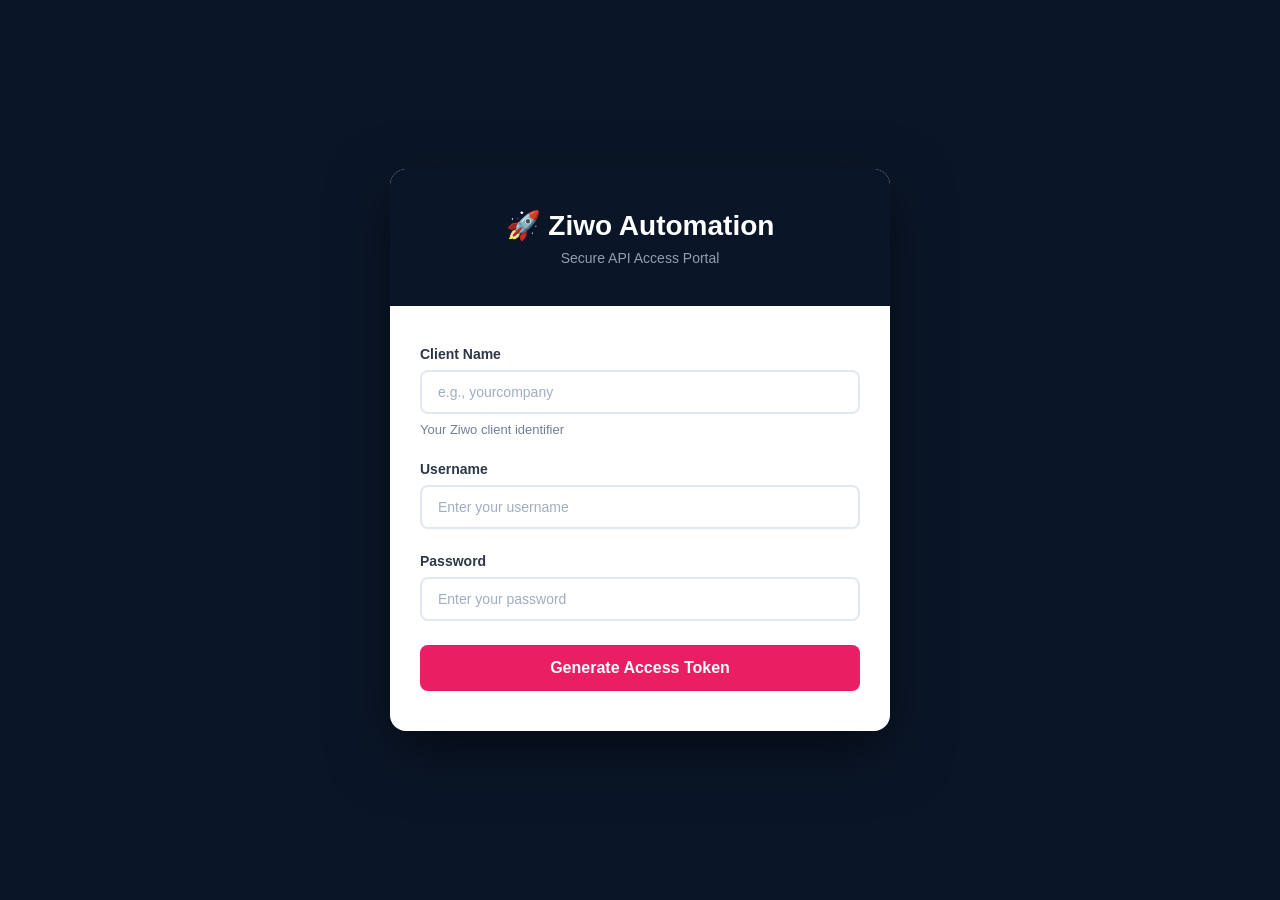
==== admin-spa/index.html @ a314a331 "add unzipped files" ====
<!DOCTYPE html>
<html lang="en">
<head>
    <meta charset="UTF-8">
    <meta name="viewport" content="width=device-width, initial-scale=1.0">
    <title>Ziwo Automation Platform</title>
    <link rel="stylesheet" href="styles.css">
</head>
<body>
    <div class="container">
        <div class="header">
            <h1>🚀 Ziwo Automation</h1>
            <p>Secure API Access Portal</p>
        </div>
        
        <div class="content">
            <form id="authForm">
                <div class="form-group">
                    <label for="clientName">Client Name</label>
                    <input 
                        type="text" 
                        id="clientName" 
                        name="clientName" 
                        placeholder="e.g., yourcompany"
                        required
                    >
                    <p class="info-text">Your Ziwo client identifier</p>
                </div>

                <div class="form-group">
                    <label for="username">Username</label>
                    <input 
                        type="text" 
                        id="username" 
                        name="username" 
                        placeholder="Enter your username"
                        required
                    >
                </div>

                <div class="form-group">
                    <label for="password">Password</label>
                    <input 
                        type="password" 
                        id="password" 
                        name="password" 
                        placeholder="Enter your password"
                        required
                    >
                </div>

                <button type="submit" class="btn" id="submitBtn">
                    Generate Access Token
                </button>
            </form>

            <div id="result" class="result"></div>

            <div id="tokenDisplay" class="token-display">
                <h3>✅ Access Token Generated</h3>
                <div class="token-value" id="tokenValue"></div>
                <button class="copy-btn" id="copyBtn">📋 Copy Token</button>
            </div>
        </div>
    </div>

    <script src="app.js"></script>
</body>
</html>
---- admin-spa/styles.css ----
* {
    margin: 0;
    padding: 0;
    box-sizing: border-box;
}

body {
    font-family: -apple-system, BlinkMacSystemFont, 'Segoe UI', Roboto, 'Helvetica Neue', Arial, sans-serif;
    background: #0a1628;
    min-height: 100vh;
    display: flex;
    align-items: center;
    justify-content: center;
    padding: 20px;
}

.container {
    background: white;
    border-radius: 16px;
    box-shadow: 0 20px 60px rgba(0, 0, 0, 0.5);
    max-width: 500px;
    width: 100%;
    overflow: hidden;
}

.header {
    background: #0a1628;
    padding: 40px 30px;
    text-align: center;
    color: white;
}

.header h1 {
    font-size: 28px;
    font-weight: 600;
    margin-bottom: 8px;
}

.header p {
    font-size: 14px;
    opacity: 0.9;
    color: #a0aec0;
}

.content {
    padding: 40px 30px;
}

.form-group {
    margin-bottom: 24px;
}

label {
    display: block;
    font-size: 14px;
    font-weight: 600;
    color: #2d3748;
    margin-bottom: 8px;
}

input {
    width: 100%;
    padding: 12px 16px;
    border: 2px solid #e2e8f0;
    border-radius: 8px;
    font-size: 14px;
    transition: all 0.3s ease;
    font-family: inherit;
    background: white;
}

input:focus {
    outline: none;
    border-color: #e91e63;
    box-shadow: 0 0 0 3px rgba(233, 30, 99, 0.1);
}

input::placeholder {
    color: #a0aec0;
}

.btn {
    width: 100%;
    padding: 14px 24px;
    background: #e91e63;
    color: white;
    border: none;
    border-radius: 8px;
    font-size: 16px;
    font-weight: 600;
    cursor: pointer;
    transition: all 0.3s ease;
    font-family: inherit;
}

.btn:hover {
    background: #c2185b;
    transform: translateY(-2px);
    box-shadow: 0 10px 20px rgba(233, 30, 99, 0.3);
}

.btn:active {
    transform: translateY(0);
}

.btn:disabled {
    background: #cbd5e0;
    cursor: not-allowed;
    transform: none;
}

.result {
    margin-top: 24px;
    padding: 16px;
    border-radius: 8px;
    font-size: 14px;
    display: none;
}

.result.success {
    background: #d1fae5;
    border: 1px solid #6ee7b7;
    color: #065f46;
}

.result.error {
    background: #fee2e2;
    border: 1px solid #fca5a5;
    color: #991b1b;
}

.token-display {
    background: #f7fafc;
    border: 1px solid #e2e8f0;
    border-radius: 8px;
    padding: 16px;
    margin-top: 16px;
    display: none;
}

.token-display h3 {
    font-size: 14px;
    font-weight: 600;
    color: #2d3748;
    margin-bottom: 8px;
}

.token-value {
    background: white;
    border: 1px solid #e2e8f0;
    border-radius: 6px;
    padding: 12px;
    font-family: 'Courier New', monospace;
    font-size: 12px;
    word-break: break-all;
    color: #1a202c;
    max-height: 150px;
    overflow-y: auto;
}

.copy-btn {
    margin-top: 12px;
    padding: 8px 16px;
    background: #e91e63;
    color: white;
    border: none;
    border-radius: 6px;
    font-size: 13px;
    font-weight: 500;
    cursor: pointer;
    transition: all 0.2s ease;
}

.copy-btn:hover {
    background: #c2185b;
}

.loader {
    border: 3px solid #f3f4f6;
    border-top: 3px solid #e91e63;
    border-radius: 50%;
    width: 20px;
    height: 20px;
    animation: spin 1s linear infinite;
    display: inline-block;
    margin-right: 8px;
    vertical-align: middle;
}

@keyframes spin {
    0% { transform: rotate(0deg); }
    100% { transform: rotate(360deg); }
}

.info-text {
    font-size: 13px;
    color: #718096;
    margin-top: 8px;
}
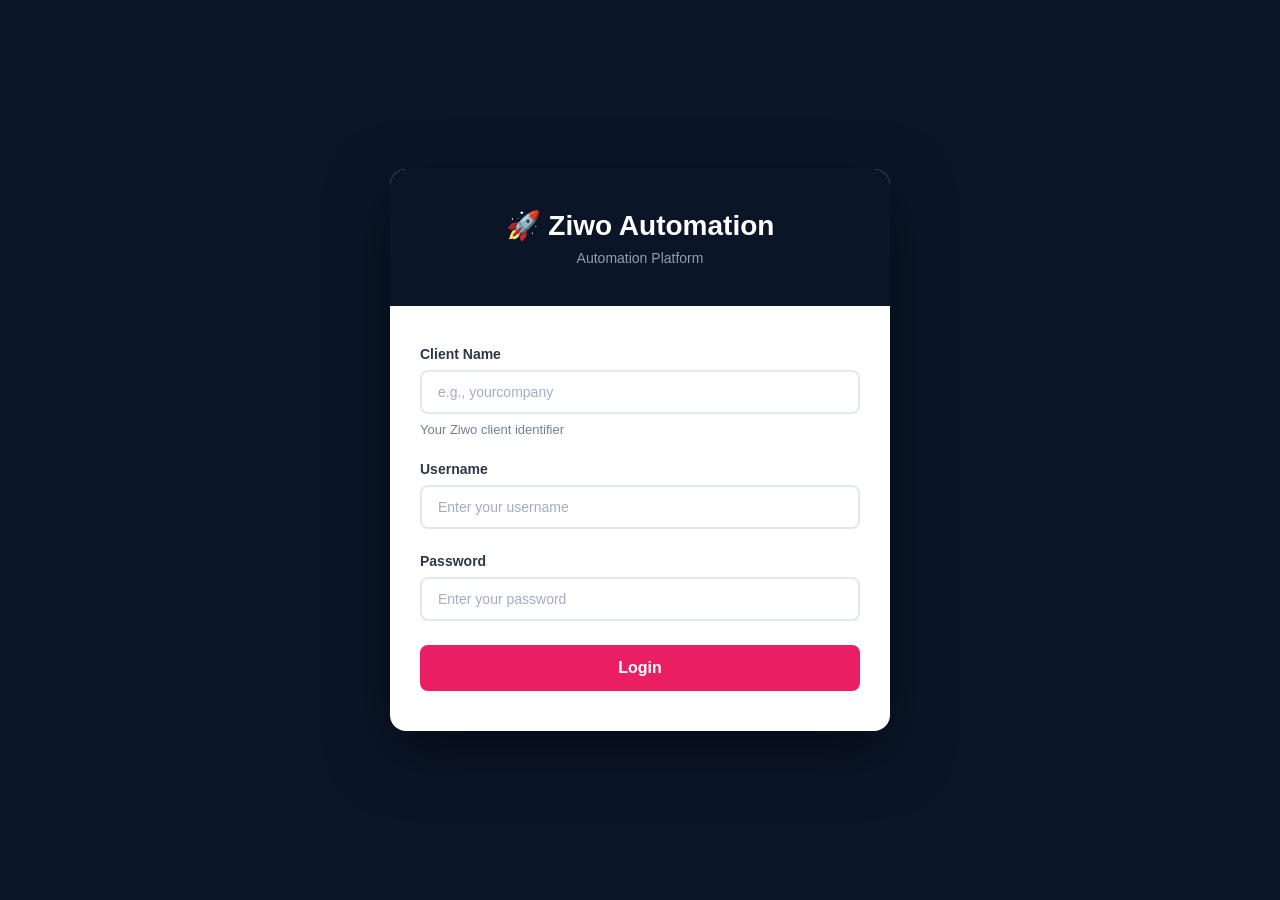
==== commit 04382385: "adding login button" ====
--- a/admin-spa/index.html
+++ b/admin-spa/index.html
@@ -7,10 +7,11 @@
     <link rel="stylesheet" href="styles.css">
 </head>
 <body>
-    <div class="container">
+    <!-- Login Container -->
+    <div class="container" id="loginContainer">
         <div class="header">
             <h1>🚀 Ziwo Automation</h1>
-            <p>Secure API Access Portal</p>
+            <p>Automation Platform</p>
         </div>
         
         <div class="content">
@@ -50,16 +51,46 @@
                 </div>
 
                 <button type="submit" class="btn" id="submitBtn">
-                    Generate Access Token
+                    Login
                 </button>
             </form>
 
             <div id="result" class="result"></div>
+        </div>
+    </div>
 
-            <div id="tokenDisplay" class="token-display">
-                <h3>✅ Access Token Generated</h3>
-                <div class="token-value" id="tokenValue"></div>
-                <button class="copy-btn" id="copyBtn">📋 Copy Token</button>
+    <!-- Dashboard Container -->
+    <div class="container dashboard" id="dashboardContainer">
+        <div class="header">
+            <h1>🚀 Ziwo Automation</h1>
+            <div class="user-info">
+                <span class="welcome-text">Welcome, <strong id="displayUsername"></strong></span>
+                <button class="logout-btn" id="logoutBtn">Logout</button>
+            </div>
+        </div>
+        
+        <div class="content">
+            <h2 class="dashboard-title">Automation Tools</h2>
+            <p class="dashboard-subtitle">Select a tool to get started</p>
+
+            <div class="menu-grid">
+                <a href="#" class="menu-item" id="agentsLink">
+                    <div class="menu-icon">👥</div>
+                    <h3>Agents List</h3>
+                    <p>View and manage agents</p>
+                </a>
+
+                <a href="#" class="menu-item" id="numbersLink">
+                    <div class="menu-icon">📞</div>
+                    <h3>Numbers List</h3>
+                    <p>View and manage numbers</p>
+                </a>
+
+                <a href="#" class="menu-item" id="queuesLink">
+                    <div class="menu-icon">📋</div>
+                    <h3>Queues List</h3>
+                    <p>View and manage queues</p>
+                </a>
             </div>
         </div>
     </div>
--- a/admin-spa/styles.css
+++ b/admin-spa/styles.css
@@ -23,6 +23,15 @@
     overflow: hidden;
 }
 
+.container.dashboard {
+    max-width: 800px;
+    display: none;
+}
+
+.container.dashboard.active {
+    display: block;
+}
+
 .header {
     background: #0a1628;
     padding: 40px 30px;
@@ -40,6 +49,36 @@
     font-size: 14px;
     opacity: 0.9;
     color: #a0aec0;
+}
+
+.user-info {
+    margin-top: 16px;
+    display: flex;
+    align-items: center;
+    justify-content: space-between;
+    padding-top: 16px;
+    border-top: 1px solid rgba(255, 255, 255, 0.2);
+}
+
+.welcome-text {
+    font-size: 14px;
+    color: #e2e8f0;
+}
+
+.logout-btn {
+    padding: 6px 16px;
+    background: rgba(255, 255, 255, 0.2);
+    color: white;
+    border: 1px solid rgba(255, 255, 255, 0.3);
+    border-radius: 6px;
+    font-size: 13px;
+    font-weight: 500;
+    cursor: pointer;
+    transition: all 0.2s ease;
+}
+
+.logout-btn:hover {
+    background: rgba(255, 255, 255, 0.3);
 }
 
 .content {
@@ -127,52 +166,6 @@
     background: #fee2e2;
     border: 1px solid #fca5a5;
     color: #991b1b;
-}
-
-.token-display {
-    background: #f7fafc;
-    border: 1px solid #e2e8f0;
-    border-radius: 8px;
-    padding: 16px;
-    margin-top: 16px;
-    display: none;
-}
-
-.token-display h3 {
-    font-size: 14px;
-    font-weight: 600;
-    color: #2d3748;
-    margin-bottom: 8px;
-}
-
-.token-value {
-    background: white;
-    border: 1px solid #e2e8f0;
-    border-radius: 6px;
-    padding: 12px;
-    font-family: 'Courier New', monospace;
-    font-size: 12px;
-    word-break: break-all;
-    color: #1a202c;
-    max-height: 150px;
-    overflow-y: auto;
-}
-
-.copy-btn {
-    margin-top: 12px;
-    padding: 8px 16px;
-    background: #e91e63;
-    color: white;
-    border: none;
-    border-radius: 6px;
-    font-size: 13px;
-    font-weight: 500;
-    cursor: pointer;
-    transition: all 0.2s ease;
-}
-
-.copy-btn:hover {
-    background: #c2185b;
 }
 
 .loader {
@@ -197,3 +190,56 @@
     color: #718096;
     margin-top: 8px;
 }
+
+.dashboard-title {
+    font-size: 24px;
+    font-weight: 700;
+    color: #1a202c;
+    margin-bottom: 8px;
+}
+
+.dashboard-subtitle {
+    font-size: 14px;
+    color: #718096;
+    margin-bottom: 32px;
+}
+
+.menu-grid {
+    display: grid;
+    grid-template-columns: repeat(auto-fit, minmax(220px, 1fr));
+    gap: 20px;
+}
+
+.menu-item {
+    background: #f7fafc;
+    border: 2px solid #e2e8f0;
+    border-radius: 12px;
+    padding: 24px;
+    text-decoration: none;
+    transition: all 0.3s ease;
+    cursor: pointer;
+}
+
+.menu-item:hover {
+    border-color: #e91e63;
+    transform: translateY(-4px);
+    box-shadow: 0 10px 20px rgba(233, 30, 99, 0.15);
+}
+
+.menu-icon {
+    font-size: 36px;
+    margin-bottom: 12px;
+}
+
+.menu-item h3 {
+    font-size: 16px;
+    font-weight: 600;
+    color: #1a202c;
+    margin-bottom: 6px;
+}
+
+.menu-item p {
+    font-size: 13px;
+    color: #718096;
+    margin: 0;
+}
